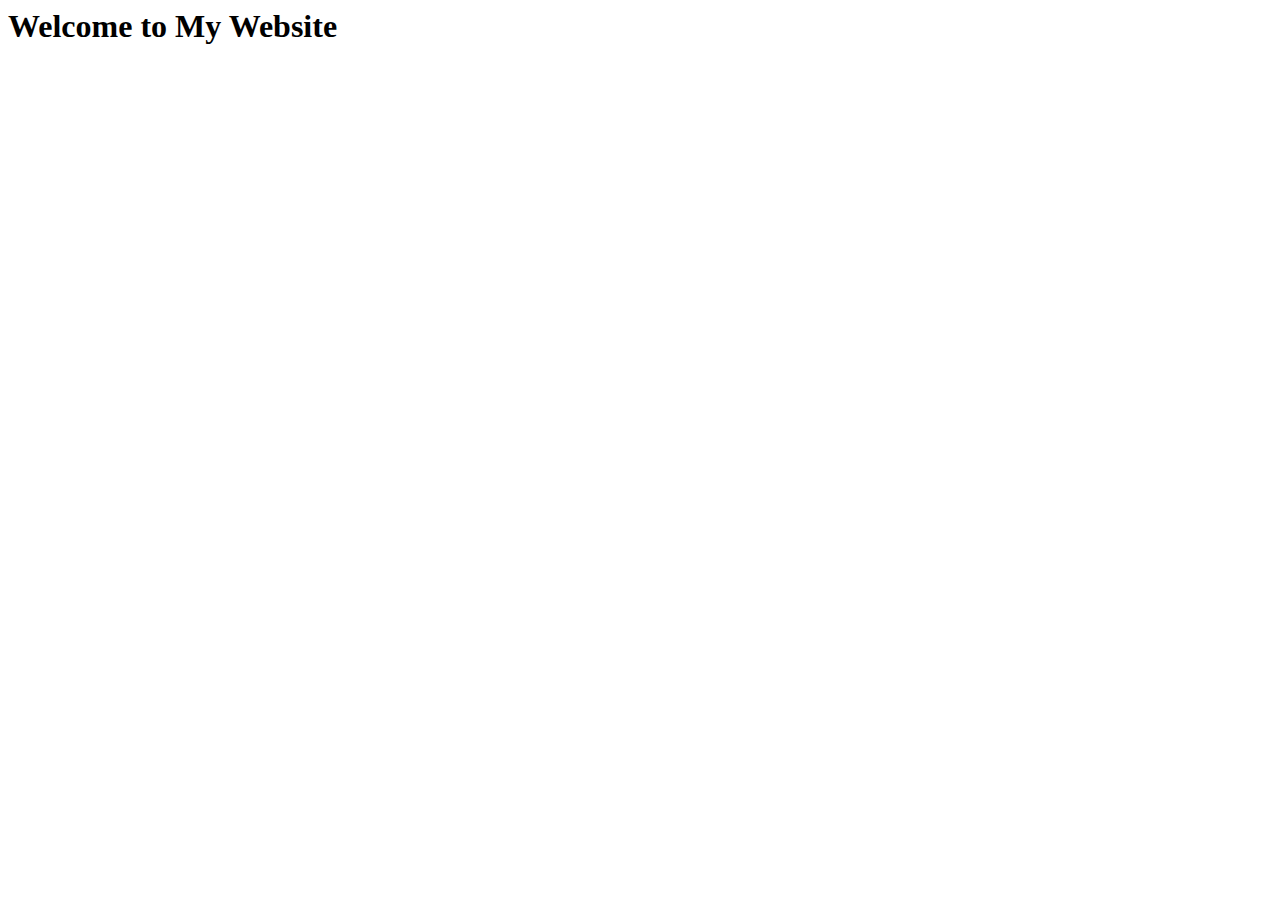
==== index.html @ 393ed414 "test" ====
<title>Website Name</title>
    <meta content="Embed Title" property="og:title" />
    <meta content="Site Description" property="og:description" />
    <meta content="https://embed.com/this-is-the-site-url" property="og:url" />
    <meta content="https://embed.com/embedimage.png" property="og:image" />
    <meta content="#43B581" data-react-helmet="true" name="theme-color" />
<!DOCTYPE html>
<html lang="en">
  <head>
    <meta charset="UTF-8">
    <meta name="viewport" content="width=device-width, initial-scale=1.0">
    <meta http-equiv="X-UA-Compatible" content="ie=edge">
    <title>My Website</title>
    <link rel="stylesheet" href="./style.css">
    <link rel="icon" href="./favicon.ico" type="image/x-icon">
  </head>
  <body>
    <main>
        <h1>Welcome to My Website</h1>  
    </main>
	<script src="index.js"></script>
  </body>
</html>
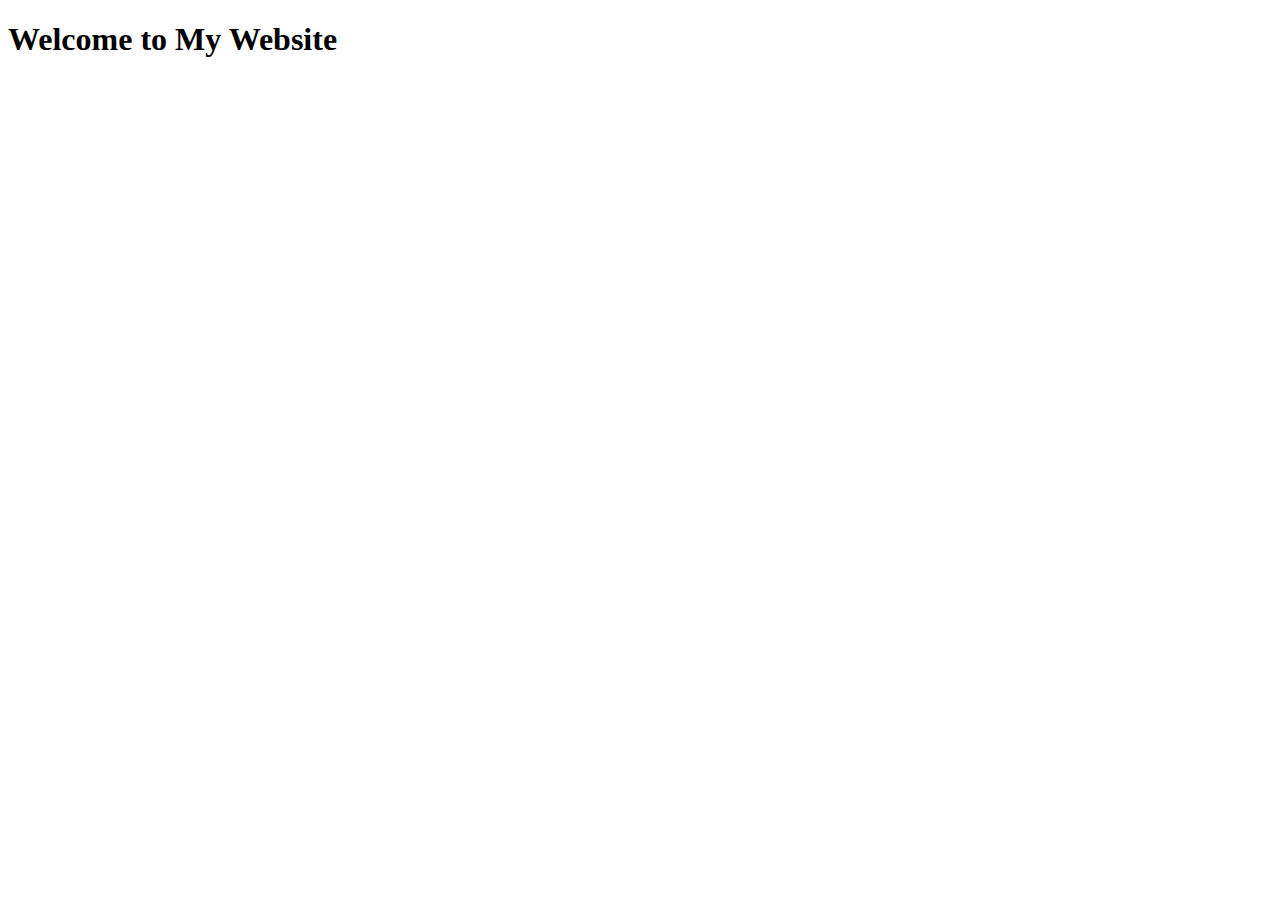
==== commit ba562d7c: "Update index.html" ====
--- a/index.html
+++ b/index.html
@@ -1,9 +1,4 @@
-    <title>Website Name</title>
-    <meta content="Embed Title" property="og:title" />
-    <meta content="Site Description" property="og:description" />
-    <meta content="https://embed.com/this-is-the-site-url" property="og:url" />
-    <meta content="https://embed.com/embedimage.png" property="og:image" />
-    <meta content="#43B581" data-react-helmet="true" name="theme-color" />
+
 <!DOCTYPE html>
 <html lang="en">
   <head>
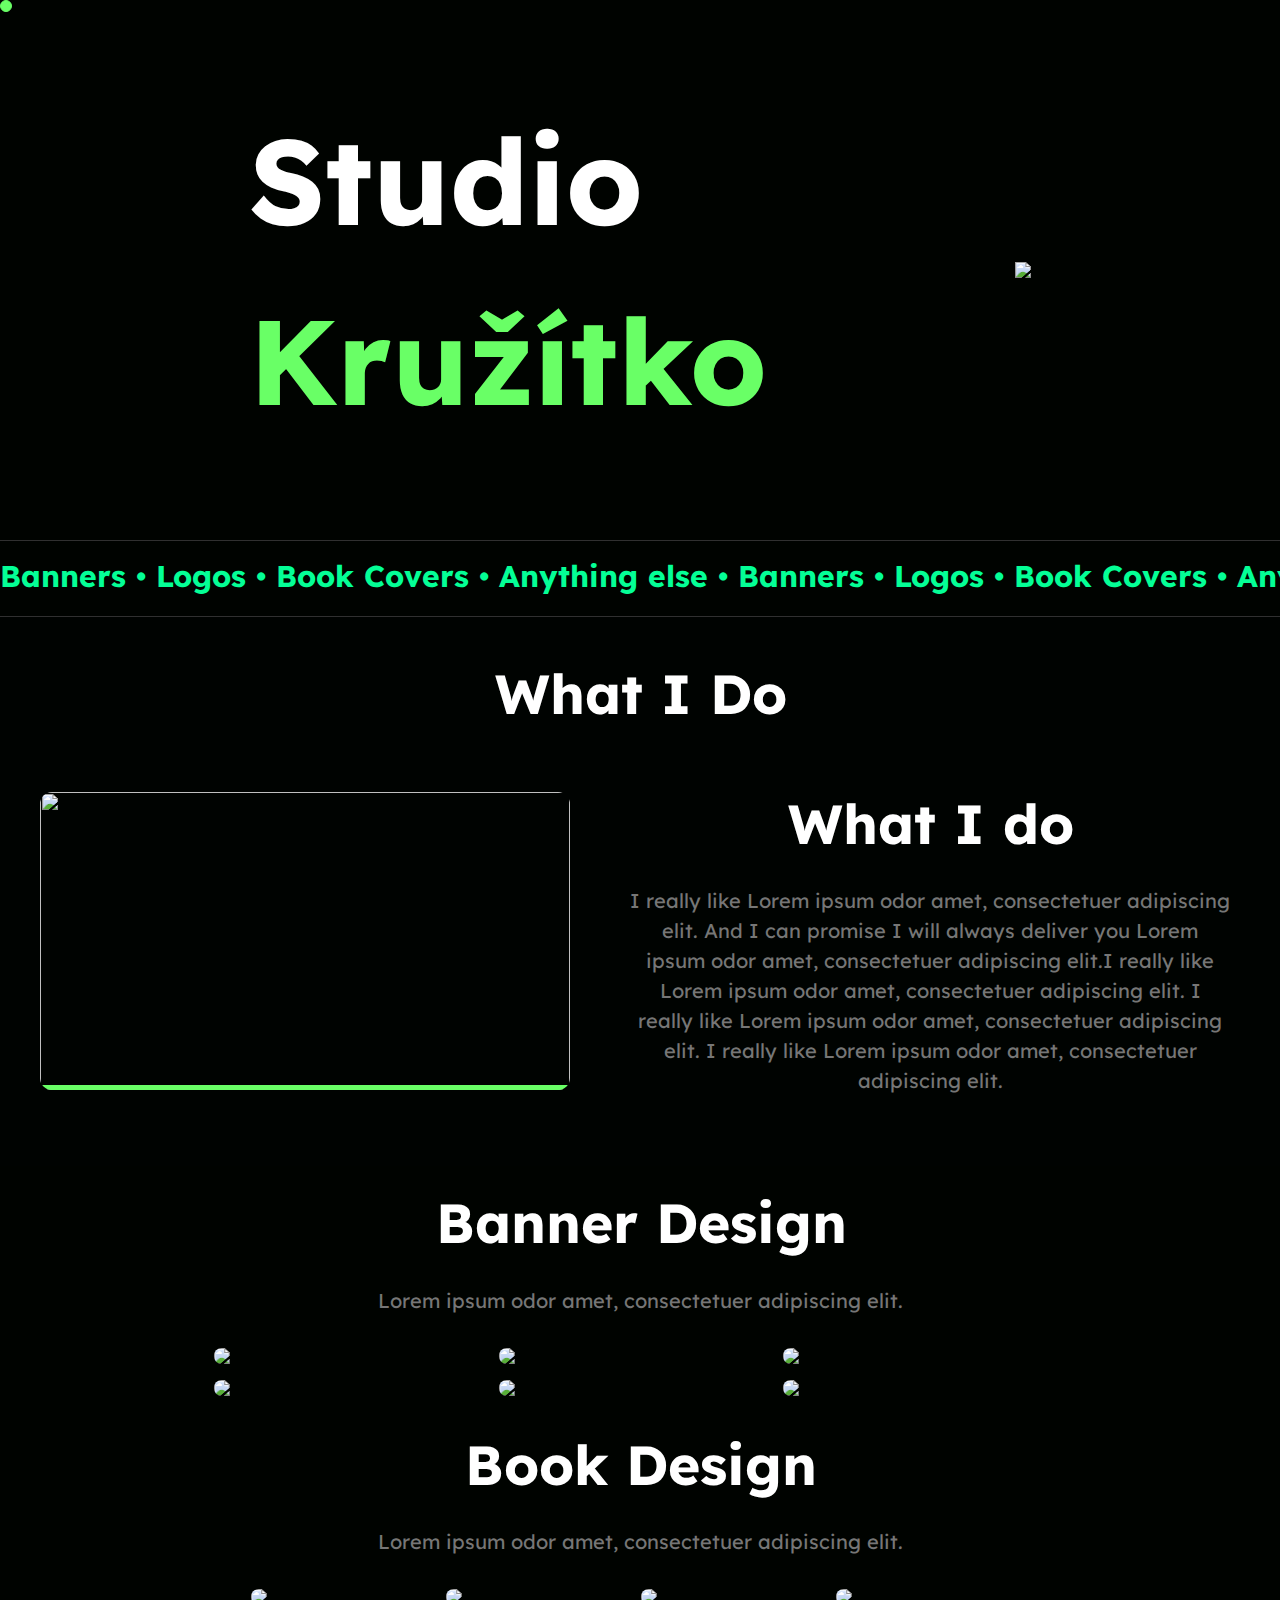
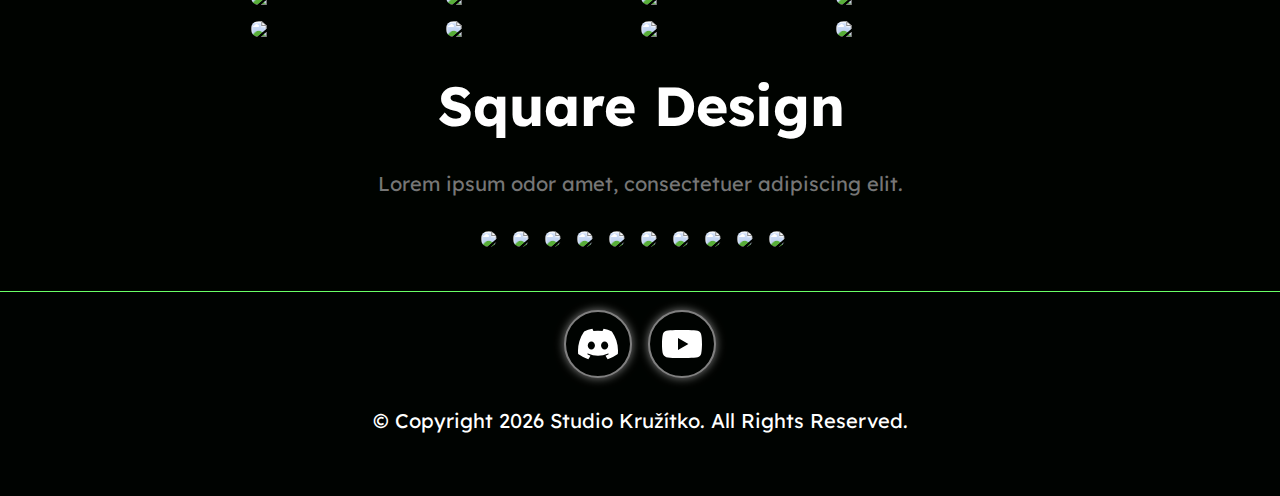
==== commit 3ba26ef0: "test" ====
--- a/index.html
+++ b/index.html
@@ -1,18 +1,144 @@
-
-<!DOCTYPE html>
-<html lang="en">
-  <head>
-    <meta charset="UTF-8">
-    <meta name="viewport" content="width=device-width, initial-scale=1.0">
-    <meta http-equiv="X-UA-Compatible" content="ie=edge">
-    <title>My Website</title>
-    <link rel="stylesheet" href="./style.css">
-    <link rel="icon" href="./favicon.ico" type="image/x-icon">
-  </head>
-  <body>
-    <main>
-        <h1>Welcome to My Website</h1>  
-    </main>
-	<script src="index.js"></script>
-  </body>
-</html>
+<!DOCTYPE html>
+<html lang="en">
+<head>
+    <meta charset="UTF-8">
+    <meta http-equiv="X-UA-Compatible" content="IE=edge">
+    <meta name="viewport" content="width=device-width, initial-scale=1.0">
+    
+    <meta content="Embed Title" property="og:title" />
+    <meta content="Site Description" property="og:description" />
+    <meta content="https://embed.com/this-is-the-site-url" property="og:url" />
+    <meta content="https://embed.com/embedimage.png" property="og:image" />
+    <meta content="#43B581" data-react-helmet="true" name="theme-color" />
+    <title>Studio Kružítko</title>
+
+    <link rel="preconnect" href="https://fonts.googleapis.com">
+    <link rel="preconnect" href="https://fonts.gstatic.com" crossorigin>
+    <link href="https://fonts.googleapis.com/css2?family=Raleway:ital,wght@0,100;0,300;0,700;1,100;1,300;1,700&display=swap" rel="stylesheet"> 
+    <link href="https://fonts.googleapis.com/css2?family=Playfair+Display:ital@0;1&display=swap" rel="stylesheet">
+
+    <link rel="stylesheet" href="style.css">
+
+    <link rel="stylesheet" href="https://cdnjs.cloudflare.com/ajax/libs/font-awesome/4.7.0/css/font-awesome.min.css">
+
+    <script src="https://ajax.googleapis.com/ajax/libs/jquery/3.6.0/jquery.min.js"></script>
+
+</head>
+<body>
+
+<div class="custom-cursor"></div>
+
+<!--HEADER-->
+<section class="header">
+    <h1 class="topTitle">
+        Studio <br>
+        <span class="primaryColor">Kružítko</span>
+    </h1>
+    <img src="obrazky/temp_star.png">
+</section>
+
+<span class='line'></span>
+
+<div class="scrolling-container">
+    <div class="scrolling-text">
+        <p>Banners • Logos • Book Covers • Anything else •&nbsp;</p>
+        <p>Banners • Logos • Book Covers • Anything else •&nbsp;</p>
+        <p>Banners • Logos • Book Covers • Anything else •&nbsp;</p>
+        <p>Banners • Logos • Book Covers • Anything else •&nbsp;</p>
+    </div>
+</div>
+
+<span class='line'></span>
+
+<section class="best-designs">
+    <h1 class="section-header"> What I Do </h1>
+    <!--<p class="section-subtext">Lorem ipsum odor amet, consectetuer adipiscing elit.</p>-->
+    <section class="best-designs-flex">
+        <section class="carousel">
+            <div class="slides">
+                <img src="obrazky/obr_1.jpg" id="cursor-enlarge" onclick="openImageModal(this, 2)" class="slide active">
+                <img src="obrazky/obr_2.jpg" id="cursor-enlarge" onclick="openImageModal(this, 2)" class="slide">
+                <img src="obrazky/obr_3.jpg" id="cursor-enlarge" onclick="openImageModal(this, 2)" class="slide">
+            </div>
+            <div class="progress-bar">
+                <div class="progress"></div>
+            </div>
+        </section>
+        <div class="carousel-text">
+            <h1 class="section-header"> What I do </h1>
+            <p class="section-subtext">I really like Lorem ipsum odor amet, consectetuer adipiscing elit. And I can promise I will always deliver you Lorem ipsum odor amet, consectetuer adipiscing elit.I really like Lorem ipsum odor amet, consectetuer adipiscing elit. I really like Lorem ipsum odor amet, consectetuer adipiscing elit. I really like Lorem ipsum odor amet, consectetuer adipiscing elit. </p>
+        </div>
+    </section>
+</section>
+
+<section id="portfolio-webdesign">
+    <h1 class="section-header"> Banner Design </h1>
+    <p class="section-subtext">Lorem ipsum odor amet, consectetuer adipiscing elit.</p>
+    <div class="grid-big" id="grid">
+       <img src="obrazky/obr_12.jpg" id="cursor-enlarge" onclick="openImageModal(this, 2)">
+       <img src="obrazky/obr_12.jpg" id="cursor-enlarge" onclick="openImageModal(this, 2)">
+       <img src="obrazky/obr_12.jpg" id="cursor-enlarge" onclick="openImageModal(this, 2)">
+       <img src="obrazky/obr_12.jpg" id="cursor-enlarge" onclick="openImageModal(this, 2)">
+       <img src="obrazky/obr_12.jpg" id="cursor-enlarge" onclick="openImageModal(this, 2)">
+       <img src="obrazky/obr_12.jpg" id="cursor-enlarge" onclick="openImageModal(this, 2)">
+    </div>
+</section>
+
+<section id="portfolio-webdesign">
+    <h1 class="section-header"> Book Design </h1>
+    <p class="section-subtext">Lorem ipsum odor amet, consectetuer adipiscing elit.</p>
+    <div class="grid-medium" id="grid">
+        <img src="obrazky/book.jpg" id="cursor-enlarge" onclick="openImageModal(this, .8)">
+        <img src="obrazky/book.jpg" id="cursor-enlarge" onclick="openImageModal(this, .8)">
+        <img src="obrazky/book.jpg" id="cursor-enlarge" onclick="openImageModal(this, .8)">
+        <img src="obrazky/book.jpg" id="cursor-enlarge" onclick="openImageModal(this, .8)">
+        <img src="obrazky/book.jpg" id="cursor-enlarge" onclick="openImageModal(this, .8)">
+        <img src="obrazky/book.jpg" id="cursor-enlarge" onclick="openImageModal(this, .8)">
+        <img src="obrazky/book.jpg" id="cursor-enlarge" onclick="openImageModal(this, .8)">
+        <img src="obrazky/book.jpg" id="cursor-enlarge" onclick="openImageModal(this, .8)">
+    </div>
+</section>
+
+<section id="portfolio-loremdesign">
+    <h1 class="section-header"> Square Design </h1>
+    <p class="section-subtext">Lorem ipsum odor amet, consectetuer adipiscing elit.</p>
+    <div class="grid-small" id="grid">
+       <img src="obrazky/cert.png" id="cursor-enlarge" onclick="openImageModal(this, 2)">
+       <img src="obrazky/cert.png" id="cursor-enlarge" onclick="openImageModal(this, 1)">
+       <img src="obrazky/cert.png" id="cursor-enlarge" onclick="openImageModal(this, 1)">
+       <img src="obrazky/cert.png" id="cursor-enlarge" onclick="openImageModal(this, 1)">
+       <img src="obrazky/cert.png" id="cursor-enlarge" onclick="openImageModal(this, 1)">
+       <img src="obrazky/cert.png" id="cursor-enlarge" onclick="openImageModal(this, 1)">
+       <img src="obrazky/cert.png" id="cursor-enlarge" onclick="openImageModal(this, 1)">
+       <img src="obrazky/cert.png" id="cursor-enlarge" onclick="openImageModal(this, 1)">
+       <img src="obrazky/cert.png" id="cursor-enlarge" onclick="openImageModal(this, 1)">
+       <img src="obrazky/cert.png" id="cursor-enlarge" onclick="openImageModal(this, 1)">
+    </div>
+</section>
+
+<div class="overlay"></div>
+<div class="image-modal">
+    <button class="close-btn">&times;</button>
+    <img class="modal-image" src="">
+</div>
+
+<span class='line' style="padding-top: 2rem; border-bottom: 1px solid var(--primary);"></span>
+
+<!--FOOTER-->
+<footer class= "footer">
+    <section class= "socials">
+        <a href="https://www.example.com/" target="_blank" class= "social-link" style="--hoverColor: #5865F2;">
+            <svg xmlns="http://www.w3.org/2000/svg" viewBox="0 0 127.14 96.36"><path fill="currentColor" d="M107.7,8.07A105.15,105.15,0,0,0,81.47,0a72.06,72.06,0,0,0-3.36,6.83A97.68,97.68,0,0,0,49,6.83,72.37,72.37,0,0,0,45.64,0,105.89,105.89,0,0,0,19.39,8.09C2.79,32.65-1.71,56.6.54,80.21h0A105.73,105.73,0,0,0,32.71,96.36,77.7,77.7,0,0,0,39.6,85.25a68.42,68.42,0,0,1-10.85-5.18c.91-.66,1.8-1.34,2.66-2a75.57,75.57,0,0,0,64.32,0c.87.71,1.76,1.39,2.66,2a68.68,68.68,0,0,1-10.87,5.19,77,77,0,0,0,6.89,11.1A105.25,105.25,0,0,0,126.6,80.22h0C129.24,52.84,122.09,29.11,107.7,8.07ZM42.45,65.69C36.18,65.69,31,60,31,53s5-12.74,11.43-12.74S54,46,53.89,53,48.84,65.69,42.45,65.69Zm42.24,0C78.41,65.69,73.25,60,73.25,53s5-12.74,11.44-12.74S96.23,46,96.12,53,91.08,65.69,84.69,65.69Z"/></svg>
+        </a>
+        <a href="https://www.example.com/" target="_blank" class= "social-link" style="--hoverColor: #FF0000;">
+            <svg xmlns="http://www.w3.org/2000/svg" viewBox="0 0 71.412065 50"><g id="g5" transform="scale(.58824)"><path id="path7" fill="currentColor" fill-opacity="1" d="M35.705078 0S13.35386.0001149 7.765625 1.4707031c-3 .8235294-5.4713925 3.2946921-6.2949219 6.3535157C.0001149 13.412454 0 25 0 25s.0001149 11.64637 1.4707031 17.175781c.8235294 3.058824 3.2360984 5.471393 6.2949219 6.294922C13.412684 50.000115 35.705078 50 35.705078 50s22.353171-.000115 27.941406-1.470703c3.058824-.82353 5.471393-3.236098 6.294922-6.294922 1.470588-5.588235 1.470703-17.175781 1.470703-17.175781s.058709-11.64614-1.470703-17.2343752c-.823529-3.0588236-3.236098-5.4713925-6.294922-6.2949219C58.058249-.00011488 35.705078 0 35.705078 0zm-7.117187 14.294922L47.175781 25l-18.58789 10.705078V14.294922z" transform="scale(1.7)"/></g></svg>
+        </a>
+    </section>
+
+    <p>© Copyright <span id="spanYear"></span> Studio Kružítko. All Rights Reserved.</p> <br>
+</footer>
+
+<script src="script.js"></script>
+
+</body>
+</html>--- a/style.css
+++ b/style.css
@@ -0,0 +1,469 @@
+@import url('https://fonts.googleapis.com/css?family=Inter:700|Inter:400');
+@import url('https://fonts.googleapis.com/css2?family=Lexend:wght@100..900&display=swap');
+
+:root {
+    --darkerText: #767676;
+    --text: #FFFFFF;
+    --background: #000300;
+    --box: #000301;
+    --primary: #69FF66;
+    --secondary: #04FF96;
+    --linearPrimarySecondary: linear-gradient(#69FF66, #04FF96);
+    --radialPrimarySecondary: radial-gradient(#69FF66, #04FF96);
+}
+
+::selection {
+    background: #003512;
+}
+
+* {
+    cursor: none;
+}
+
+body {
+  font-family: 'Lexend';
+  font-weight: 400;
+  font-size: 20px;
+  line-height: 1.5;
+  margin: 0;
+  background-color: var(--background);
+}
+
+p {
+    color: var(--text);
+}
+
+h1, h2, h3, h4, h5 {
+  color: var(--text);
+  font-family: 'Lexend';
+  font-weight: 700;
+}
+
+html {
+    font-size: 100%; /* 16px */
+    scroll-behavior: smooth;
+}
+
+h1 {
+    font-size: 4.210rem; /* 67.36px */
+    color: var(--text);
+}
+
+h2 {
+    font-size: 4.158rem; /* 50.56px */
+    color: var(--text);
+    text-align: center;
+    margin: 0;
+}
+
+h3 {font-size: 2.369rem; /* 37.92px */}
+
+h4 {font-size: 1.777rem; /* 28.48px */}
+
+h5 {font-size: 1.333rem; /* 21.28px */}
+
+small {font-size: 0.750rem;}
+
+/* PRIMARY */
+.primaryColor {
+    color: var(--primary)
+}
+
+.line {
+    content: " ";
+    display: block;
+    border-bottom: 1px solid #303030;
+}
+
+.line-anim {
+    content: " ";
+    display: block;
+    border-bottom: 0.5px solid var(--primary);
+    animation: 1s ease-in-out 0s 1 fadeIn_scaleIn2;
+}
+
+.section-header{
+    width: 100%;
+    text-align: center;
+    font-size: 55px;
+    color: var(--text);
+    padding: 1px;
+    margin: auto;
+    margin-top: 15px;
+}
+
+.section-subtext{
+    width: 100%;
+    text-align: center;
+    color: var(--darkerText);
+}
+
+/* ANIMATIONS */
+@keyframes scaleIn {
+    0% {
+      transform: scale(0);
+    }
+    100% {
+      transform: scale(1);
+    }
+}
+@keyframes fadeIn {
+    0% { opacity: 0; }
+    100% { opacity: .15; }
+}
+@keyframes fadeIn_scaleIn {
+    0% {
+        transform: scale(.8);
+        opacity: 0;
+      }
+      100% {
+        transform: scale(1);
+        opacity: 1;
+      }
+  }
+
+@keyframes fadeIn_scaleIn2 {
+    0% {
+      transform: scale(0);
+      opacity: 0;
+    }
+    1% {
+      opacity: 1;
+    }
+    100% {
+      transform: scale(1);
+    }
+}
+
+@keyframes floating {
+    0% { transform: translate(0,  0px); }
+    50%  { transform: translate(0, 15px); }
+    100%   { transform: translate(0, -0px); }    
+}
+
+/* CUSTOM CURSOR */
+.custom-cursor {
+    position: fixed;
+    opacity: 0;
+    width: 10px;
+    height: 10px;
+    background: var(--primary);
+    border-radius: 50%;
+    pointer-events: none;
+    z-index: 9999;
+    border: 1px solid var(--primary);
+    transition: transform 0.2s ease, background 0.2s ease, border 0.2s ease;
+}
+
+.custom-cursor.clickable-hover {
+    transform: scale(4);
+    background: transparent;
+    border: 1px solid var(--primary); 
+}
+
+/* SCROLLBAR */
+::-webkit-scrollbar {
+    width: 12px;
+    height: 0px;
+}
+
+::-webkit-scrollbar-track {
+    background: transparent;
+    border-radius: 10px;
+}
+
+::-webkit-scrollbar-thumb {
+    background: var(--primary);
+    border-radius: 10px;
+    border-radius: 10px;
+    border: 1.5px solid transparent;
+    background-clip: padding-box;
+}
+
+/* Style the thumb on hover */
+::-webkit-scrollbar-thumb:hover {
+    border: 0;
+}
+
+::-webkit-scrollbar-corner {
+    background: transparent;
+}
+
+/* HEADER */
+.header {
+    display: flex;
+    justify-content: space-evenly;
+    align-items: center;
+    height: 60vh;
+    animation: fadeIn_scaleIn 1s ease-in-out;
+
+    h1 {
+        font-size: 120px;
+        font-weight: bold;
+        margin: 0;
+    }
+
+    img {
+        max-width: 400px;
+        height: auto;
+    }
+}
+
+/* INFINITE SCROLL */
+.scrolling-container {
+    display: flex;
+    align-items: center;
+    justify-items: center;
+    padding-bottom: 25px;
+    overflow: hidden;
+}
+
+.scrolling-text {
+    white-space: nowrap;
+    display: flex;
+    animation: scrollText 45s infinite linear;
+
+    p {
+        font-size: 1.5em;
+        color: var(--secondary);
+        font-weight: bold;
+        margin-bottom: 10px;
+        line-height: 10px;
+    }
+}
+
+@keyframes scrollText {
+    from {
+        transform: translateX(0%);
+    }
+    to {
+        transform: translateX(-50%);
+    }
+}
+
+@media screen and (max-width: 820px) {
+
+    /* HEADER */
+    .header {
+    background-color: var(--box);
+    margin: 0;
+    padding: 90px;
+
+    h1 {
+        scale: 1.2;
+        animation: 1s ease-in-out 0s 1 fadeIn_scaleIn;
+        text-align: center;
+    }
+    }
+}
+
+/* BEST DESIGNS CAROUSEL */
+.best-designs {
+    background-color: var(--box);
+    padding: 20px;
+}
+
+.best-designs-flex {
+    display: flex;
+    flex-direction: row;
+    justify-content: center;
+    align-items: center;
+    padding: 20px;
+    gap: 50px;
+}
+
+.carousel {
+    width: 700px;
+    aspect-ratio: 16 / 9;
+    position: relative;
+    border-radius: 12px;
+    overflow: hidden;
+}
+
+.slides {
+    display: flex;
+    width: 100%;
+    height: 100%;
+    position: relative;
+    transition: transform 0.5s ease-in-out;
+}
+
+.slide {
+    flex-shrink: 0;
+    width: 100%;
+    height: 100%;
+    object-fit: cover;
+    transition: transform 0.5s ease-in-out;
+}
+
+.progress-bar {
+    width: 100%;
+    height: 5px;
+    background: rgba(255, 255, 255, 0.3);
+    position: absolute;
+    bottom: 0;
+}
+
+.progress {
+    height: 100%;
+    width: 0%;
+    background: var(--primary);
+    transition: width 3s linear;
+}
+
+.carousel-text {
+    color: var(--text);
+    max-width: 600px;
+    line-height: 1.5;
+    word-wrap: break-word;
+    padding: 10px;
+}
+
+/* GRID */
+#grid {
+    transform: translateX(20%);
+
+    width: 70%;
+    display: flex;
+    justify-content: center;
+    align-items: center;
+    flex-wrap: wrap;
+    padding: 4px 4px;
+
+    img {
+        border-radius: 15px;
+        margin: 8px;
+        vertical-align: middle;
+        transition: all .65s ease;
+        opacity: 1;
+    }
+}
+
+#grid:hover > img{
+    opacity: 0.5;
+    filter: blur(1px);
+    -webkit-filter: blur(1px)
+}
+
+#grid:hover > img:hover {
+    opacity: 1.0;
+    filter: blur(0px);
+    -webkit-filter: blur(0px)
+}
+
+.grid-big {
+    img {
+        width: 30%;
+    }
+
+    img:hover {
+       width: 34%;
+    }
+}
+
+.grid-medium {
+    img {
+        width: 20%;
+    }
+
+    img:hover {
+       width: 23%;
+    }
+}
+
+.grid-small {
+    img {
+        max-width: 17%;
+    }
+
+    img:hover {
+        max-width: 20%;
+    }
+}
+
+/* IMAGE MODAL */
+.overlay {
+    display: none;
+    position: fixed;
+    top: 0;
+    left: 0;
+    width: 100%;
+    height: 100%;
+    background-color: rgba(0, 0, 0, 0.7);
+    z-index: 999;
+}
+
+.modal-image {
+    max-width: 30vw;
+}
+
+.image-modal {
+    display: none;
+    position: fixed;
+    top: 50%;
+    left: 50%;
+    transform: translate(-50%, -50%) scale(0);
+    padding: 20px;
+    border-radius: 8px;
+    z-index: 1000;
+    opacity: 0;
+    transition: transform 0.3s ease, opacity 0.3s ease;
+}
+
+.close-btn {
+    position: absolute;
+    top: -30px;
+    right: -20px;
+    font-size: 60px;
+    color: white;
+    background: transparent;
+    border: none;    
+    cursor: pointer;
+    z-index: 1100; /* Ensure it stays on top of the image */
+}
+
+/* SOCIAL LINKS */
+.social-link {
+    width: 4rem;
+    height: 4rem;
+    border: .125rem solid #808080;
+    box-shadow: 0 0 10px 0 #808080;
+    border-radius: 50%;
+    display: flex;
+    justify-content: center;
+    align-items: center;
+    margin: .5rem;
+    transition: all .2s ease-in-out;
+    background-color: var(--box);
+}
+
+.social-link:hover {
+    box-shadow: 0 0 30px 0 var(--hoverColor);
+    border-color: var(--hoverColor);
+}
+
+.socials {
+    display: flex;
+    justify-content: center;
+    align-items: center;
+    flex-wrap: wrap;
+
+    svg {
+        width: 40px;
+        height: 40px;
+        color: white;
+
+        transition: all .3s ease-in-out;
+    }
+
+    .social-link:hover svg {
+        color: var(--hoverColor);
+    }
+}
+
+/* FOOTER */
+.footer {
+    background-color: var(--box);
+    text-align: center;
+    padding: 10px;
+}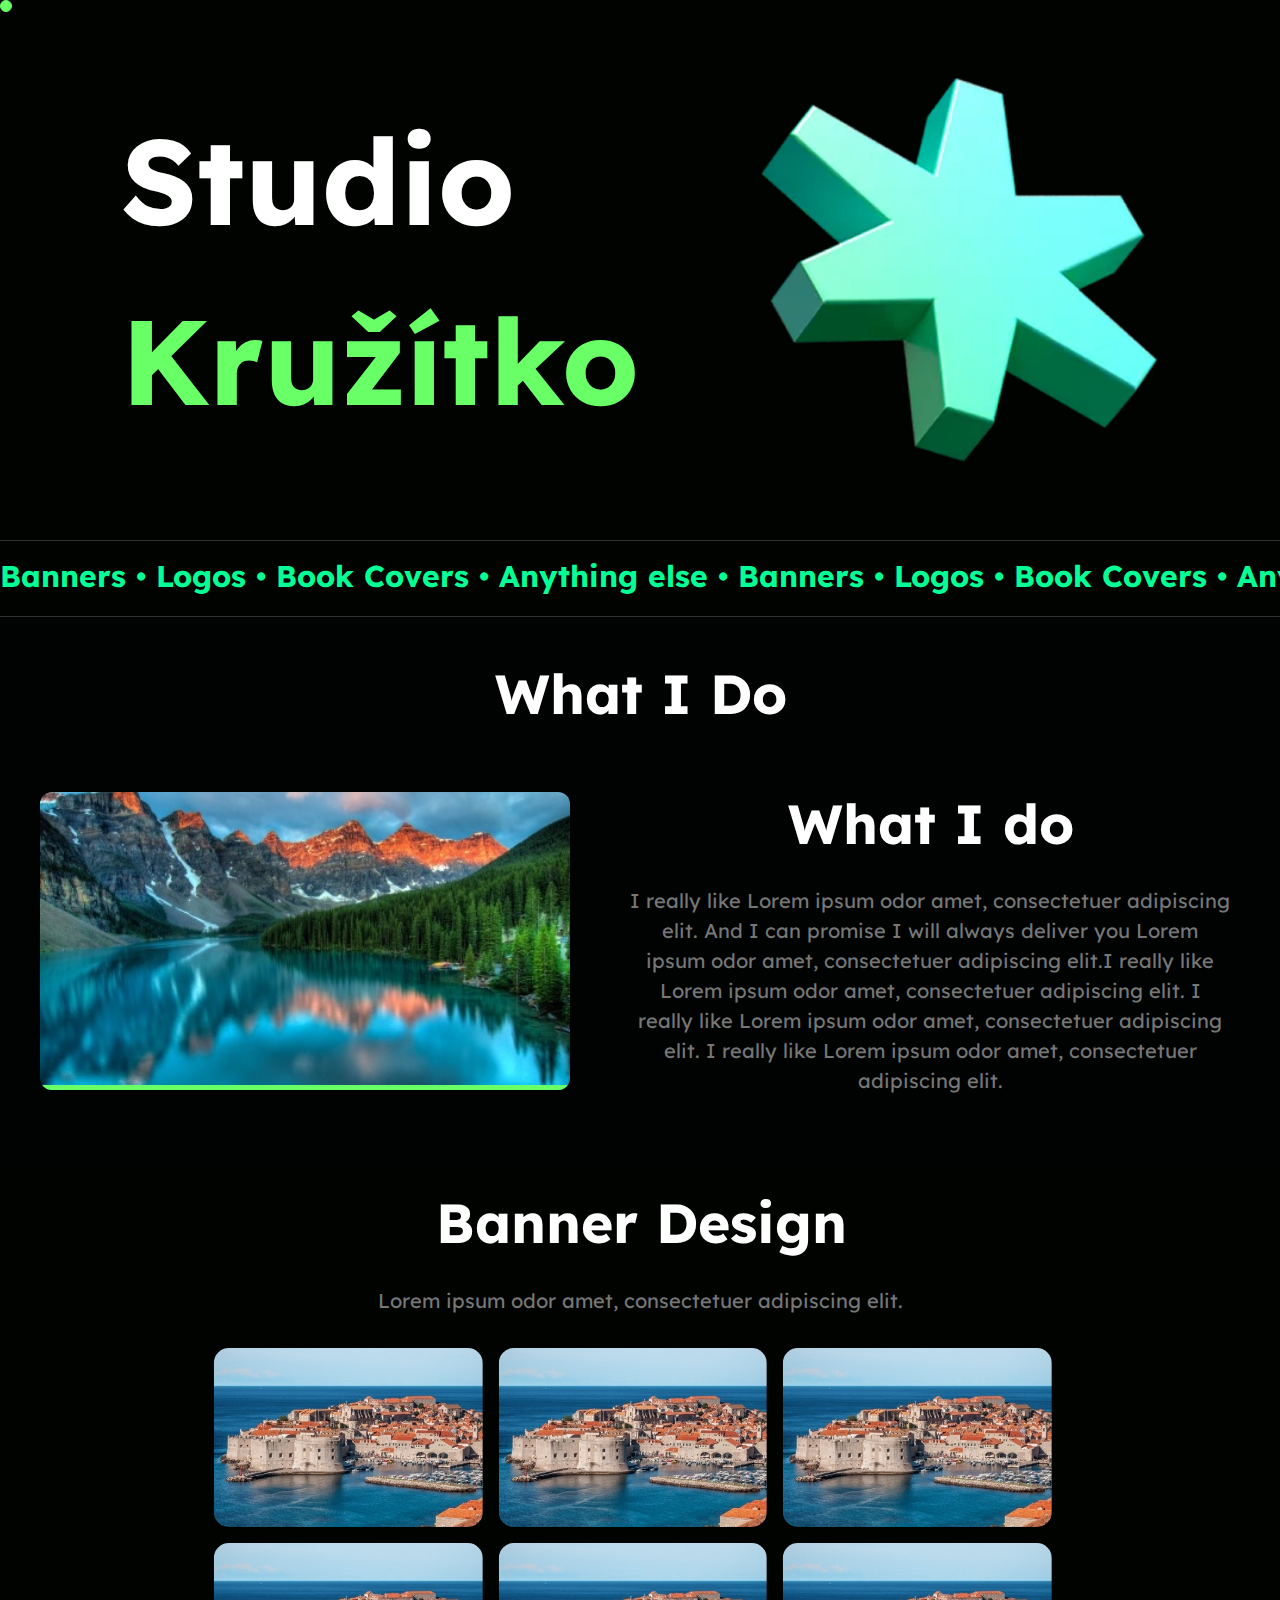
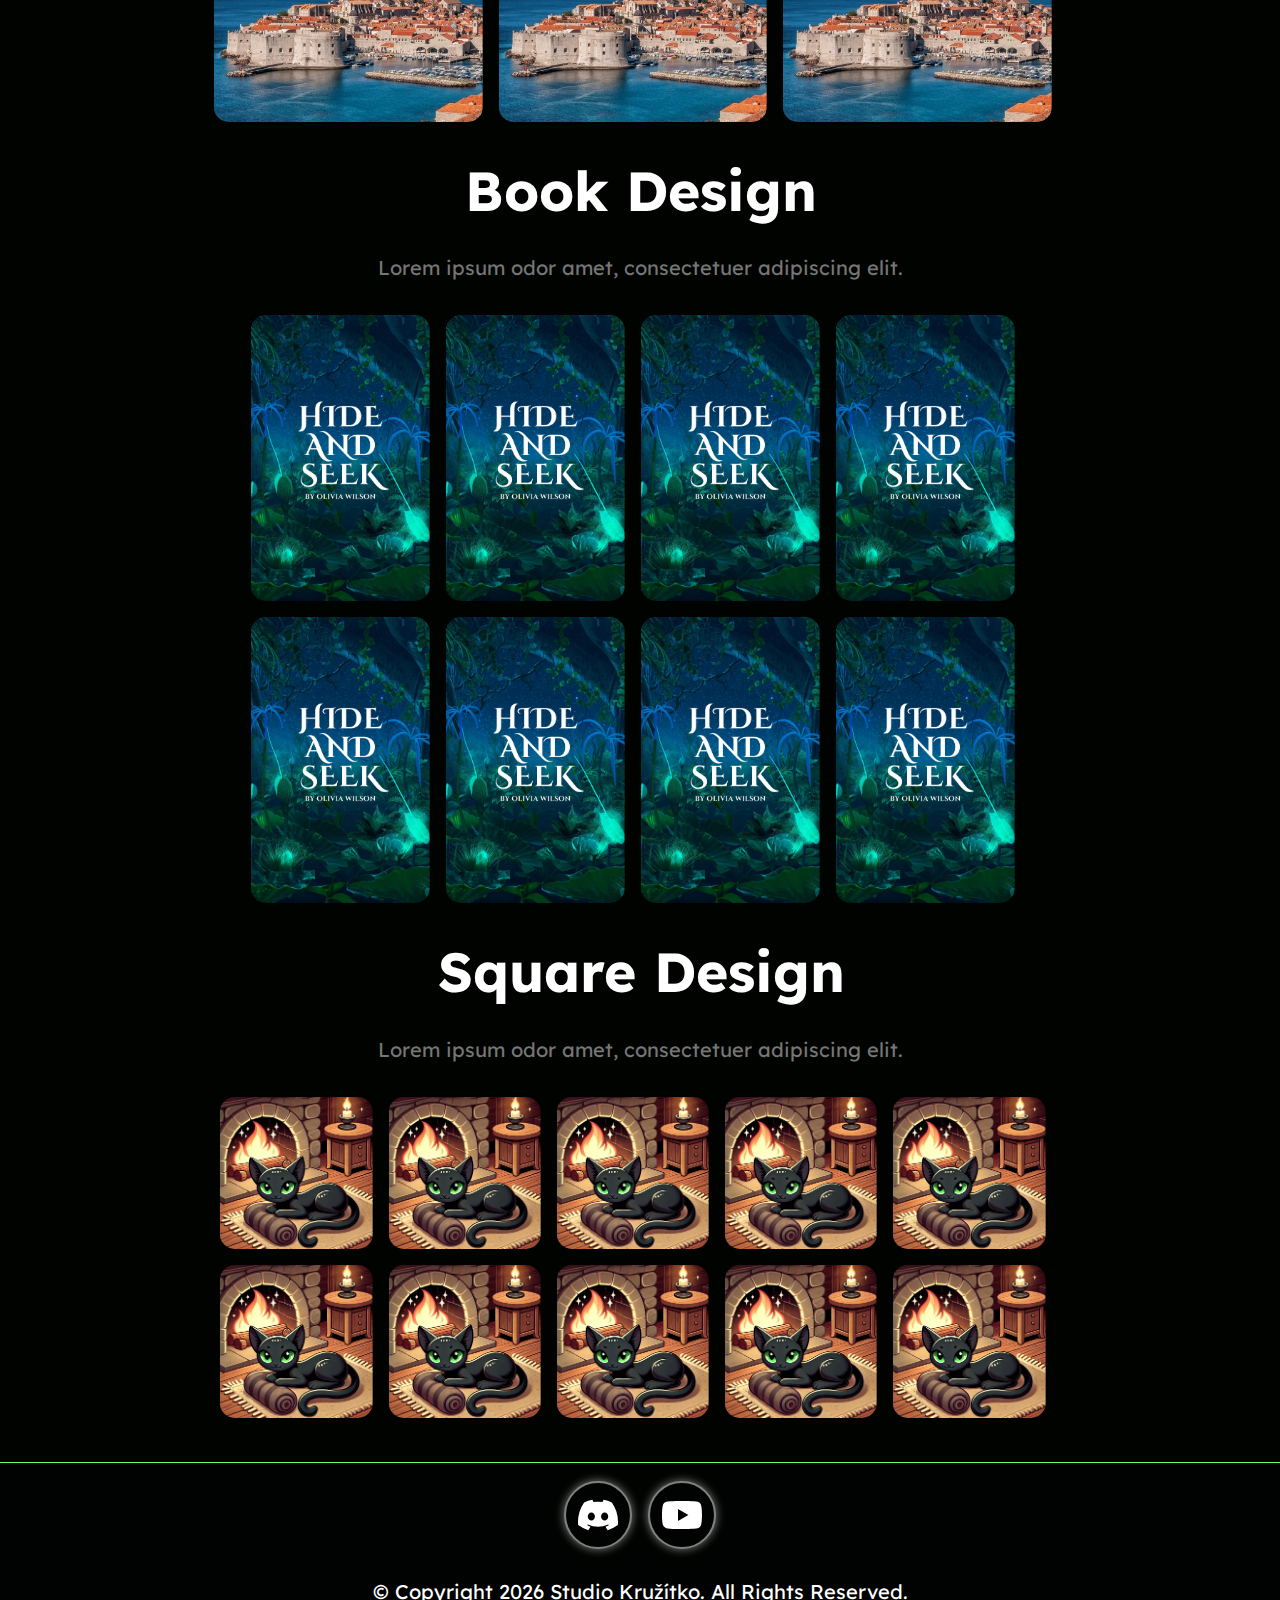
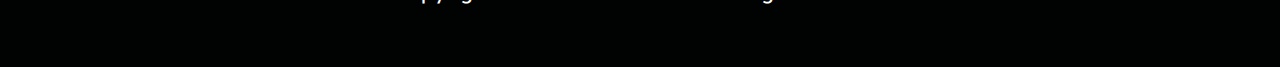
==== commit ae44b461: "test" ====
--- a/index.html
+++ b/index.html
@@ -5,12 +5,11 @@
     <meta http-equiv="X-UA-Compatible" content="IE=edge">
     <meta name="viewport" content="width=device-width, initial-scale=1.0">
     
-    <meta content="Embed Title" property="og:title" />
-    <meta content="Site Description" property="og:description" />
-    <meta content="https://embed.com/this-is-the-site-url" property="og:url" />
-    <meta content="https://embed.com/embedimage.png" property="og:image" />
-    <meta content="#43B581" data-react-helmet="true" name="theme-color" />
-    <title>Studio Kružítko</title>
+    <meta content="Home | Studio Kruzitko - Portfolio" property="og:title" />
+    <meta content="Studio Kruzitko" property="og:description" />
+    <meta content="https://i.imgur.com/E8dQib1.png" property="og:image" />
+    <meta content="#69FF66" data-react-helmet="true" name="theme-color" />
+    <title>Studio Kružítko je professional design studio. Klikněte pro portfolio.</title>
 
     <link rel="preconnect" href="https://fonts.googleapis.com">
     <link rel="preconnect" href="https://fonts.gstatic.com" crossorigin>
